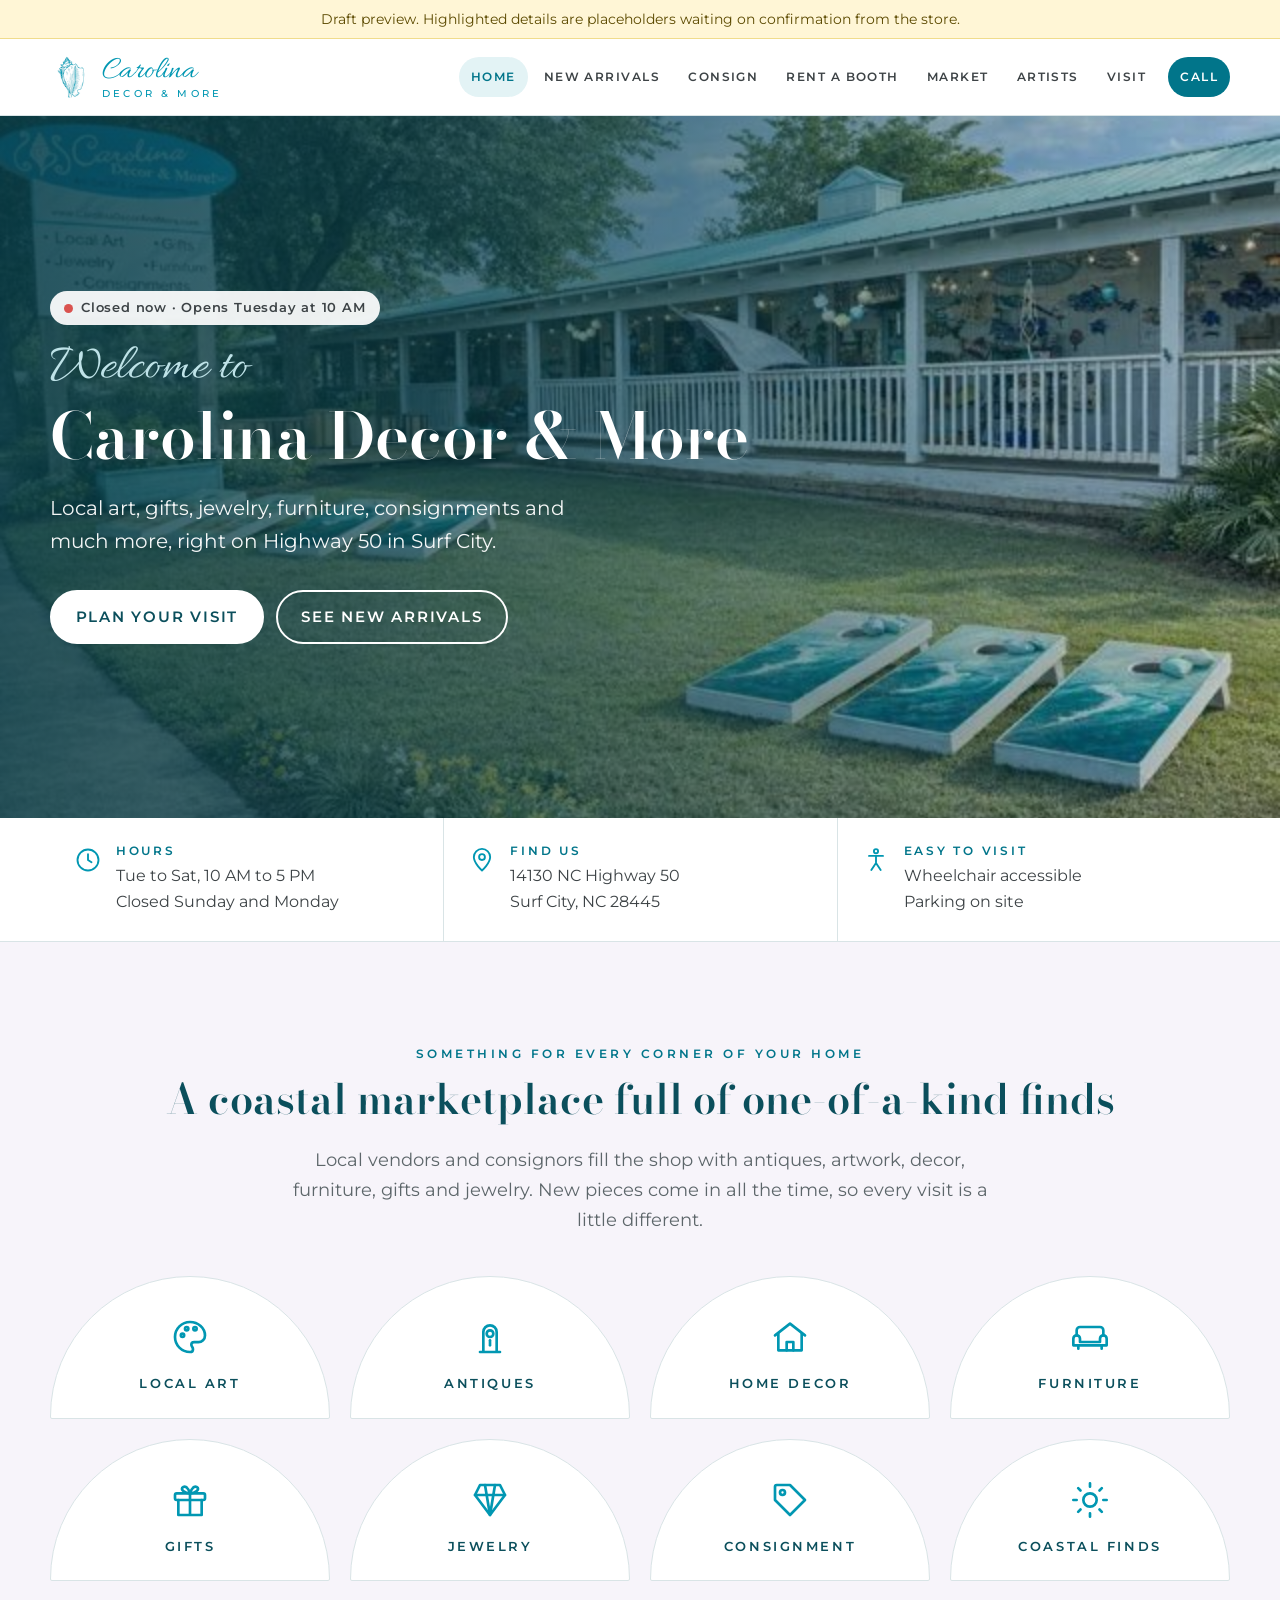
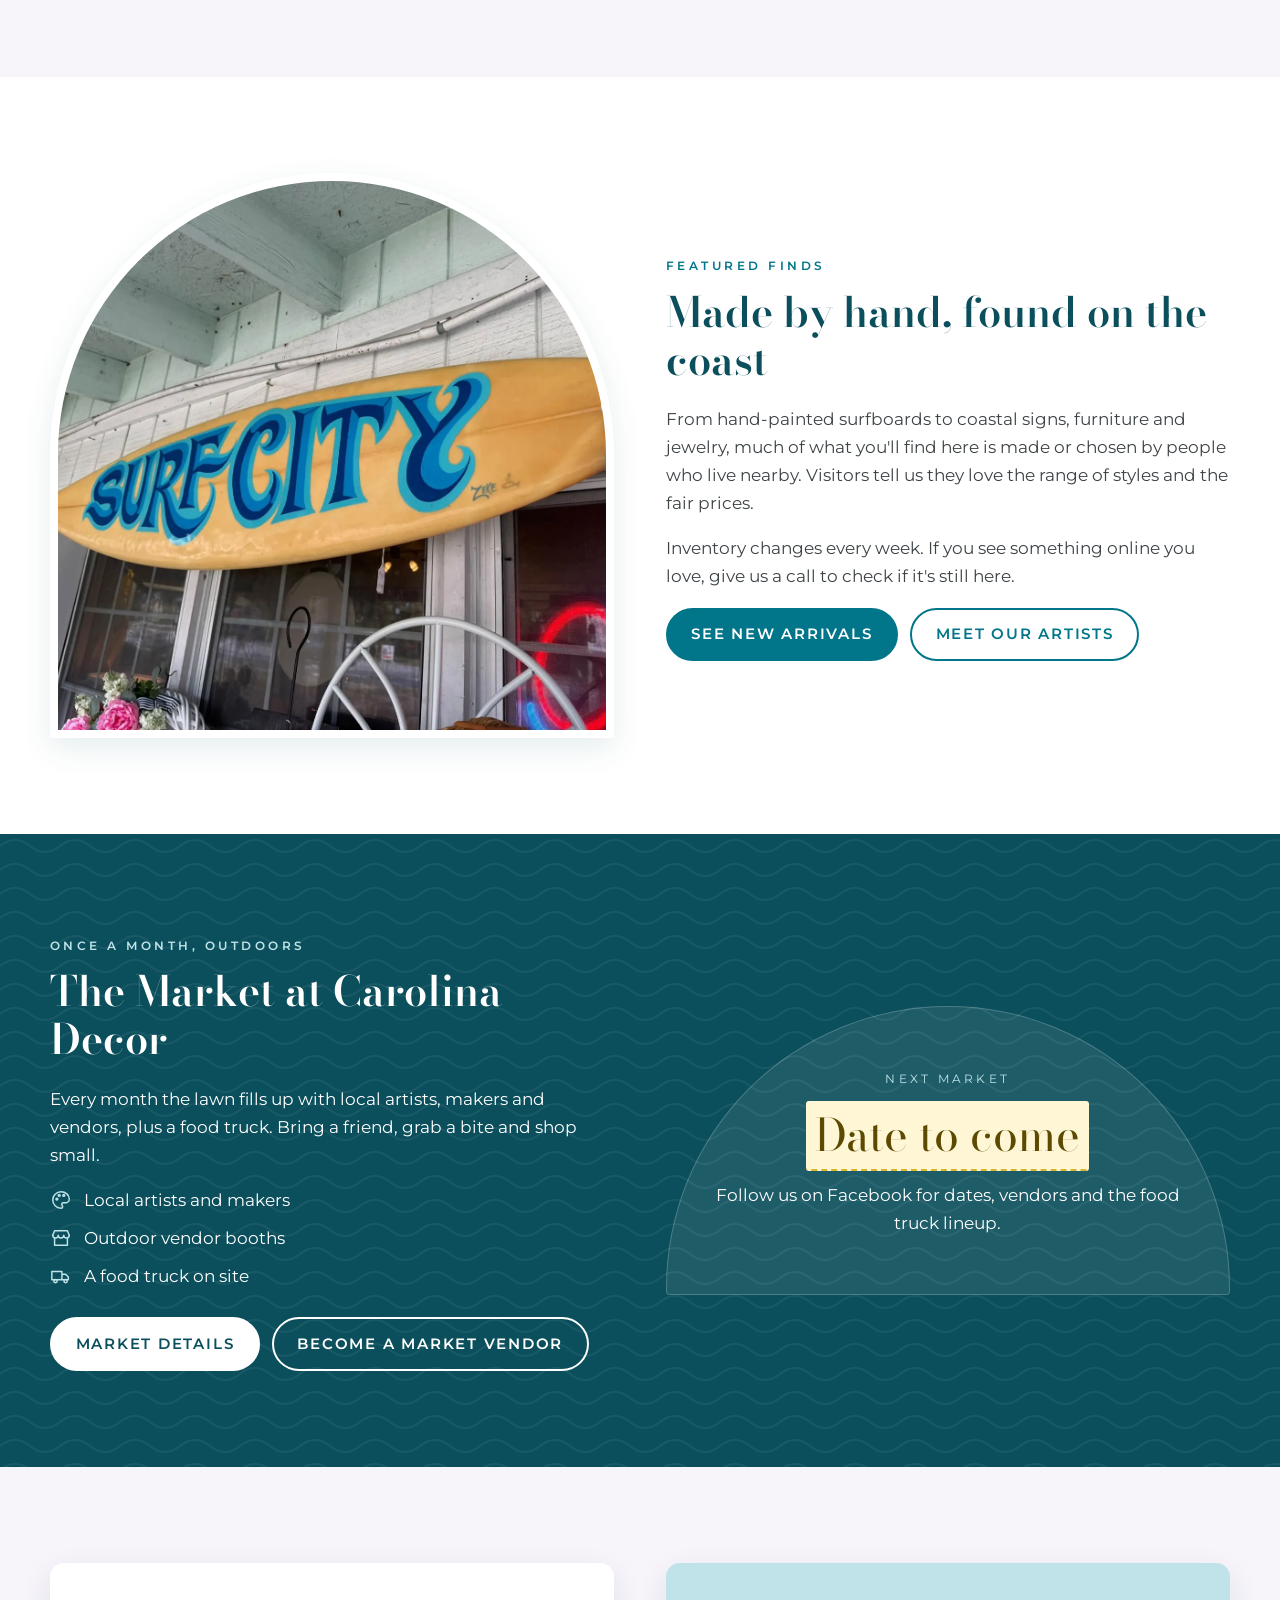
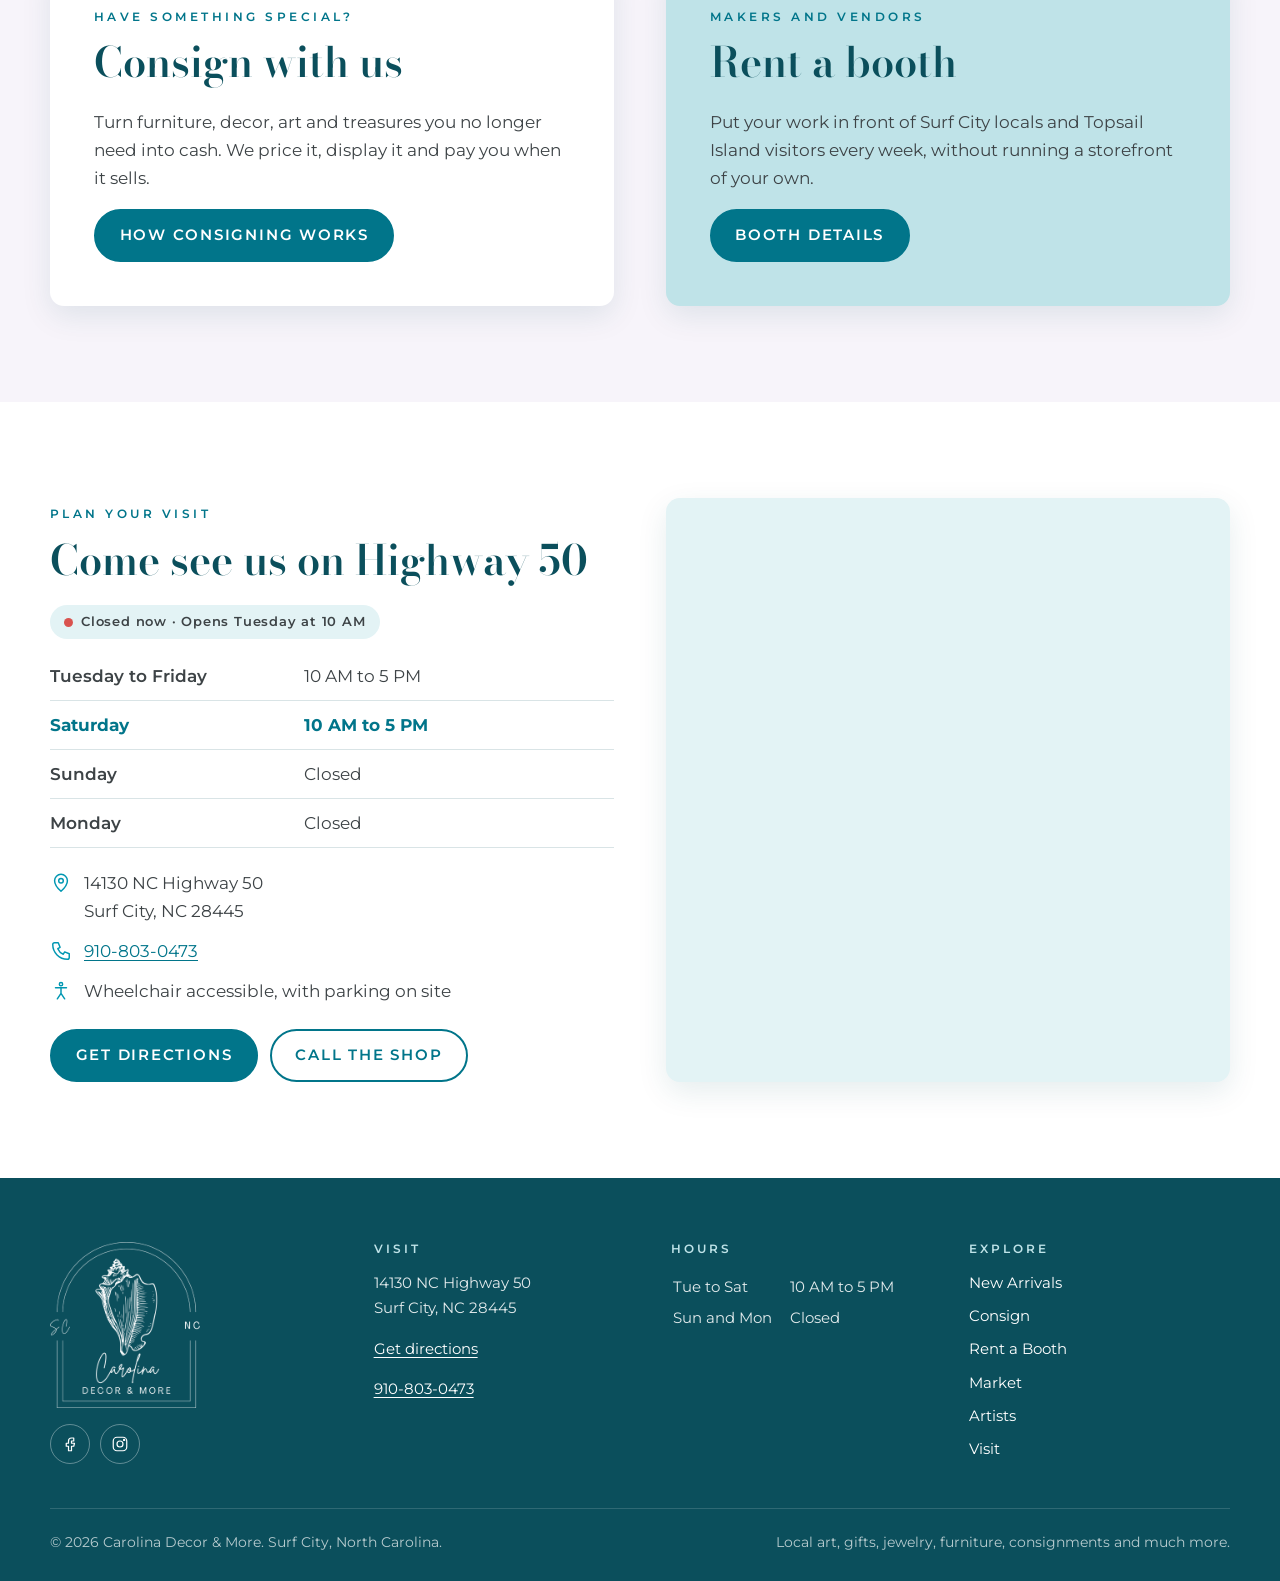
==== index.html @ 1dd07b65 "Build draft static site for Carolina Decor & More Seven pages (home, new arrivals, consign, rent a b" ====
<!doctype html>
<html lang="en">
<head>
<meta charset="utf-8">
<meta name="viewport" content="width=device-width, initial-scale=1">
<title>Carolina Decor & More | Local Art, Antiques & Consignment in Surf City, NC</title>
<meta name="description" content="Coastal marketplace on NC Highway 50 in Surf City near Topsail Island. Local art, antiques, home decor, furniture, gifts, jewelry and consignment. Open Tuesday to Saturday.">
<link rel="canonical" href="https://www.carolinadecorandmore.com/">
<meta property="og:type" content="website">
<meta property="og:site_name" content="Carolina Decor & More">
<meta property="og:title" content="Carolina Decor & More | Local Art, Antiques & Consignment in Surf City, NC">
<meta property="og:description" content="Coastal marketplace on NC Highway 50 in Surf City near Topsail Island. Local art, antiques, home decor, furniture, gifts, jewelry and consignment. Open Tuesday to Saturday.">
<meta property="og:url" content="https://www.carolinadecorandmore.com/">
<meta property="og:image" content="https://www.carolinadecorandmore.com/assets/images/hero-storefront.jpg">
<meta name="theme-color" content="#0b4f5c">
<link rel="icon" type="image/png" href="assets/images/favicon.png">
<link rel="apple-touch-icon" href="assets/images/apple-touch-icon.png">
<link rel="preconnect" href="https://fonts.googleapis.com">
<link rel="preconnect" href="https://fonts.gstatic.com" crossorigin>
<link href="https://fonts.googleapis.com/css2?family=Allura&family=Bodoni+Moda:opsz,wght@6..96,500;6..96,600;6..96,700&family=Montserrat:wght@400;500;600;700&display=swap" rel="stylesheet">
<link rel="stylesheet" href="assets/css/styles.css">
<script type="application/ld+json">{
  "@context": "https://schema.org",
  "@type": "Store",
  "name": "Carolina Decor & More",
  "description": "Coastal marketplace in Surf City, NC with local art, antiques, home decor, furniture, gifts, jewelry and consignment.",
  "url": "https://www.carolinadecorandmore.com/",
  "logo": "https://www.carolinadecorandmore.com/assets/images/logo-teal.png",
  "image": "https://www.carolinadecorandmore.com/assets/images/hero-storefront.jpg",
  "telephone": "+1-910-803-0473",
  "address": {
    "@type": "PostalAddress",
    "streetAddress": "14130 NC Highway 50",
    "addressLocality": "Surf City",
    "addressRegion": "NC",
    "postalCode": "28445",
    "addressCountry": "US"
  },
  "areaServed": [
    "Surf City",
    "Topsail Island",
    "Pender County"
  ],
  "openingHoursSpecification": [
    {
      "@type": "OpeningHoursSpecification",
      "dayOfWeek": [
        "Tuesday",
        "Wednesday",
        "Thursday",
        "Friday",
        "Saturday"
      ],
      "opens": "10:00",
      "closes": "17:00"
    }
  ],
  "amenityFeature": [
    {
      "@type": "LocationFeatureSpecification",
      "name": "Wheelchair accessible",
      "value": true
    },
    {
      "@type": "LocationFeatureSpecification",
      "name": "Parking",
      "value": true
    }
  ],
  "hasMap": "https://www.google.com/maps/search/?api=1&query=14130+NC+Highway+50,+Surf+City,+NC+28445"
}</script>
</head>
<body>
<a class="skip-link" href="#main">Skip to content</a>
<!-- DRAFT: remove this banner and all .tbd placeholders before launch -->
<div class="draft-banner">Draft preview. Highlighted details are placeholders waiting on confirmation from the store.</div>
<header class="site-header">
  <div class="wrap header-inner">
    <a class="brand" href="index.html" aria-label="Carolina Decor & More home">
      <img src="assets/images/favicon.png" alt="" width="42" height="42">
      <span class="brand-text"><span class="brand-script">Carolina</span><span class="brand-caps">DECOR &amp; MORE</span></span>
    </a>
    <button class="nav-toggle" aria-expanded="false" aria-controls="site-nav" aria-label="Menu"><svg class="" viewBox="0 0 24 24" fill="none" stroke="currentColor" stroke-width="1.6" stroke-linecap="round" stroke-linejoin="round" aria-hidden="true"><path d="M4 7h16M4 12h16M4 17h16"/></svg></button>
    <nav class="site-nav" id="site-nav" aria-label="Main">
      <ul><li><a href="index.html" aria-current="page">Home</a></li><li><a href="shop.html">New Arrivals</a></li><li><a href="consign.html">Consign</a></li><li><a href="rent-a-booth.html">Rent a Booth</a></li><li><a href="events.html">Market</a></li><li><a href="artists.html">Artists</a></li><li><a href="visit.html">Visit</a></li><li><a class="nav-call" href="tel:+19108030473">Call</a></li></ul>
    </nav>
  </div>
</header>
<main id="main">
<section class="hero">
  <img class="hero__img" src="assets/images/hero-storefront.jpg" alt="The Carolina Decor &amp; More storefront: a white porch with a green roof, painted cornhole boards on the lawn and the shop sign out front" width="640" height="427" fetchpriority="high">
  <div class="wrap">
    <div class="hero__content">
      <p class="status" data-open-status>Open Tuesday to Saturday, 10 AM to 5 PM</p>
      <span class="script">Welcome to</span>
      <h1>Carolina Decor &amp; More</h1>
      <p class="hero__tagline">Local art, gifts, jewelry, furniture, consignments and much more, right on Highway 50 in Surf City.</p>
      <div class="btn-row">
        <a class="btn btn--light" href="#visit">Plan your visit</a>
        <a class="btn btn--outline-light" href="shop.html">See new arrivals</a>
      </div>
    </div>
  </div>
</section>

<section class="info-strip" aria-label="Store information">
  <div class="wrap grid">
    <div class="info-item"><svg class="" viewBox="0 0 24 24" fill="none" stroke="currentColor" stroke-width="1.6" stroke-linecap="round" stroke-linejoin="round" aria-hidden="true"><circle cx="12" cy="12" r="9"/><path d="M12 7v5l3 2"/></svg><div><h3>Hours</h3><p>Tue to Sat, 10 AM to 5 PM<br>Closed Sunday and Monday</p></div></div>
    <div class="info-item"><svg class="" viewBox="0 0 24 24" fill="none" stroke="currentColor" stroke-width="1.6" stroke-linecap="round" stroke-linejoin="round" aria-hidden="true"><path d="M12 21s-7-6.2-7-11.5A7 7 0 0 1 19 9.5C19 14.8 12 21 12 21z"/><circle cx="12" cy="9.5" r="2.5"/></svg><div><h3>Find us</h3><p>14130 NC Highway 50<br>Surf City, NC 28445</p></div></div>
    <div class="info-item"><svg class="" viewBox="0 0 24 24" fill="none" stroke="currentColor" stroke-width="1.6" stroke-linecap="round" stroke-linejoin="round" aria-hidden="true"><circle cx="12" cy="4.5" r="1.8"/><path d="M6 8.5h12M12 8.5v6m0 0-4 6m4-6 4 6"/></svg><div><h3>Easy to visit</h3><p>Wheelchair accessible<br>Parking on site</p></div></div>
  </div>
</section>

<section class="section">
  <div class="wrap center">
    <span class="eyebrow">Something for every corner of your home</span>
    <h2>A coastal marketplace full of one-of-a-kind finds</h2>
    <p class="lede">Local vendors and consignors fill the shop with antiques, artwork, decor, furniture, gifts and jewelry. New pieces come in all the time, so every visit is a little different.</p>
    <div class="grid-4" style="margin-top:40px">
      <div class="category"><svg class="" viewBox="0 0 24 24" fill="none" stroke="currentColor" stroke-width="1.6" stroke-linecap="round" stroke-linejoin="round" aria-hidden="true"><path d="M12 3a9 9 0 0 0 0 18c1.2 0 1.8-.8 1.8-1.7 0-1.2-1-1.6-1-2.6 0-.9.7-1.6 1.7-1.6H17a4 4 0 0 0 4-4c0-4.5-4-8.1-9-8.1z"/><circle cx="7.5" cy="11" r="1"/><circle cx="10" cy="7" r="1"/><circle cx="15" cy="7" r="1"/></svg><h3>Local Art</h3></div><div class="category"><svg class="" viewBox="0 0 24 24" fill="none" stroke="currentColor" stroke-width="1.6" stroke-linecap="round" stroke-linejoin="round" aria-hidden="true"><path d="M6 21h12M8 21V9a4 4 0 0 1 8 0v12"/><circle cx="12" cy="10" r="2"/><path d="M12 14v3"/></svg><h3>Antiques</h3></div><div class="category"><svg class="" viewBox="0 0 24 24" fill="none" stroke="currentColor" stroke-width="1.6" stroke-linecap="round" stroke-linejoin="round" aria-hidden="true"><path d="M3 11 12 4l9 7"/><path d="M5 10v10h14V10"/><path d="M10 20v-5h4v5"/></svg><h3>Home Decor</h3></div><div class="category"><svg class="" viewBox="0 0 24 24" fill="none" stroke="currentColor" stroke-width="1.6" stroke-linecap="round" stroke-linejoin="round" aria-hidden="true"><path d="M4 11V8a2 2 0 0 1 2-2h12a2 2 0 0 1 2 2v3"/><path d="M2 13a2 2 0 0 1 4 0v2h12v-2a2 2 0 0 1 4 0v4H2z"/><path d="M5 17v2M19 17v2"/></svg><h3>Furniture</h3></div><div class="category"><svg class="" viewBox="0 0 24 24" fill="none" stroke="currentColor" stroke-width="1.6" stroke-linecap="round" stroke-linejoin="round" aria-hidden="true"><rect x="3" y="8" width="18" height="4" rx="1"/><path d="M5 12v9h14v-9M12 8v13"/><path d="M12 8S10.5 3 8 4.2 9 8 12 8zm0 0s1.5-5 4-3.8S15 8 12 8z"/></svg><h3>Gifts</h3></div><div class="category"><svg class="" viewBox="0 0 24 24" fill="none" stroke="currentColor" stroke-width="1.6" stroke-linecap="round" stroke-linejoin="round" aria-hidden="true"><path d="M6 3h12l3 6-9 12L3 9z"/><path d="M3 9h18M9 3l3 18M15 3l-3 18"/></svg><h3>Jewelry</h3></div><div class="category"><svg class="" viewBox="0 0 24 24" fill="none" stroke="currentColor" stroke-width="1.6" stroke-linecap="round" stroke-linejoin="round" aria-hidden="true"><path d="M3 12V4a1 1 0 0 1 1-1h8l9 9-9 9z"/><circle cx="7.5" cy="7.5" r="1.5"/></svg><h3>Consignment</h3></div><div class="category"><svg class="" viewBox="0 0 24 24" fill="none" stroke="currentColor" stroke-width="1.6" stroke-linecap="round" stroke-linejoin="round" aria-hidden="true"><circle cx="12" cy="12" r="4"/><path d="M12 2v2M12 20v2M4.9 4.9l1.4 1.4M17.7 17.7l1.4 1.4M2 12h2M20 12h2M4.9 19.1l1.4-1.4M17.7 6.3l1.4-1.4"/></svg><h3>Coastal Finds</h3></div>
    </div>
  </div>
</section>

<section class="section section--white">
  <div class="wrap grid-2">
    <div class="arch-photo"><img style="aspect-ratio:1/1;object-position:40% center" src="assets/images/porch-surfboard-1600.webp" alt="Vintage surfboard hand painted with Surf City in blue lettering, hanging on the shop's front porch" width="1600" height="1200" loading="lazy"></div>
    <div>
      <span class="eyebrow">Featured finds</span>
      <h2>Made by hand, found on the coast</h2>
      <p>From hand-painted surfboards to coastal signs, furniture and jewelry, much of what you'll find here is made or chosen by people who live nearby. Visitors tell us they love the range of styles and the fair prices.</p>
      <p>Inventory changes every week. If you see something online you love, give us a call to check if it's still here.</p>
      <div class="btn-row">
        <a class="btn" href="shop.html">See new arrivals</a>
        <a class="btn btn--ghost" href="artists.html">Meet our artists</a>
      </div>
    </div>
  </div>
</section>

<section class="section market">
  <div class="wrap grid-2">
    <div>
      <span class="eyebrow">Once a month, outdoors</span>
      <h2>The Market at Carolina Decor</h2>
      <p>Every month the lawn fills up with local artists, makers and vendors, plus a food truck. Bring a friend, grab a bite and shop small.</p>
      <ul class="market-list">
        <li><svg class="" viewBox="0 0 24 24" fill="none" stroke="currentColor" stroke-width="1.6" stroke-linecap="round" stroke-linejoin="round" aria-hidden="true"><path d="M12 3a9 9 0 0 0 0 18c1.2 0 1.8-.8 1.8-1.7 0-1.2-1-1.6-1-2.6 0-.9.7-1.6 1.7-1.6H17a4 4 0 0 0 4-4c0-4.5-4-8.1-9-8.1z"/><circle cx="7.5" cy="11" r="1"/><circle cx="10" cy="7" r="1"/><circle cx="15" cy="7" r="1"/></svg>Local artists and makers</li>
        <li><svg class="" viewBox="0 0 24 24" fill="none" stroke="currentColor" stroke-width="1.6" stroke-linecap="round" stroke-linejoin="round" aria-hidden="true"><path d="M3 9 5 4h14l2 5"/><path d="M3 9a3 3 0 0 0 6 0 3 3 0 0 0 6 0 3 3 0 0 0 6 0"/><path d="M5 12v8h14v-8"/></svg>Outdoor vendor booths</li>
        <li><svg class="" viewBox="0 0 24 24" fill="none" stroke="currentColor" stroke-width="1.6" stroke-linecap="round" stroke-linejoin="round" aria-hidden="true"><path d="M2 7h11v9H2zM13 10h4l3 3v3h-7"/><circle cx="6" cy="17.5" r="1.8"/><circle cx="17" cy="17.5" r="1.8"/></svg>A food truck on site</li>
      </ul>
      <div class="btn-row">
        <a class="btn btn--light" href="events.html">Market details</a>
        <a class="btn btn--outline-light" href="events.html#vendor-signup">Become a market vendor</a>
      </div>
    </div>
    <div class="date-card">
      <span class="label">Next market</span>
      <p class="date"><mark class="tbd" title="Placeholder: confirm with owner">Date to come</mark></p>
      <p>Follow us on Facebook for dates, vendors and the food truck lineup.</p>
    </div>
  </div>
</section>

<section class="section">
  <div class="wrap grid-2" style="align-items:stretch">
    <div class="cta-card">
      <span class="eyebrow">Have something special?</span>
      <h2>Consign with us</h2>
      <p>Turn furniture, decor, art and treasures you no longer need into cash. We price it, display it and pay you when it sells.</p>
      <a class="btn" href="consign.html">How consigning works</a>
    </div>
    <div class="cta-card cta-card--aqua">
      <span class="eyebrow">Makers and vendors</span>
      <h2>Rent a booth</h2>
      <p>Put your work in front of Surf City locals and Topsail Island visitors every week, without running a storefront of your own.</p>
      <a class="btn" href="rent-a-booth.html">Booth details</a>
    </div>
  </div>
</section>

<section class="section section--white" id="visit">
  <div class="wrap grid-2" style="align-items:stretch">
    <div>
      <span class="eyebrow">Plan your visit</span>
      <h2>Come see us on Highway 50</h2>
      <p class="status" data-open-status style="background:var(--aqua-soft)">Tuesday to Saturday, 10 AM to 5 PM</p>
      <table class="hours"><caption class="sr-only">Store hours</caption><tbody><tr data-day="2,3,4,5"><th scope="row">Tuesday to Friday</th><td>10 AM to 5 PM</td></tr><tr data-day="6"><th scope="row">Saturday</th><td>10 AM to 5 PM</td></tr><tr data-day="0"><th scope="row">Sunday</th><td>Closed</td></tr><tr data-day="1"><th scope="row">Monday</th><td>Closed</td></tr></tbody></table>
      <ul class="contact-list">
        <li><svg class="" viewBox="0 0 24 24" fill="none" stroke="currentColor" stroke-width="1.6" stroke-linecap="round" stroke-linejoin="round" aria-hidden="true"><path d="M12 21s-7-6.2-7-11.5A7 7 0 0 1 19 9.5C19 14.8 12 21 12 21z"/><circle cx="12" cy="9.5" r="2.5"/></svg><span>14130 NC Highway 50<br>Surf City, NC 28445</span></li>
        <li><svg class="" viewBox="0 0 24 24" fill="none" stroke="currentColor" stroke-width="1.6" stroke-linecap="round" stroke-linejoin="round" aria-hidden="true"><path d="M5 3h4l2 5-2.5 1.5a11 11 0 0 0 6 6L16 13l5 2v4a2 2 0 0 1-2 2A16 16 0 0 1 3 5a2 2 0 0 1 2-2z"/></svg><span><a href="tel:+19108030473">910-803-0473</a></span></li>
        <li><svg class="" viewBox="0 0 24 24" fill="none" stroke="currentColor" stroke-width="1.6" stroke-linecap="round" stroke-linejoin="round" aria-hidden="true"><circle cx="12" cy="4.5" r="1.8"/><path d="M6 8.5h12M12 8.5v6m0 0-4 6m4-6 4 6"/></svg><span>Wheelchair accessible, with parking on site</span></li>
      </ul>
      <div class="btn-row">
        <a class="btn" href="https://www.google.com/maps/dir/?api=1&destination=14130+NC+Highway+50,+Surf+City,+NC+28445" target="_blank" rel="noopener">Get directions</a>
        <a class="btn btn--ghost" href="tel:+19108030473">Call the shop</a>
      </div>
    </div>
    <iframe class="map" title="Map to Carolina Decor & More" src="https://maps.google.com/maps?q=14130+NC+Highway+50,+Surf+City,+NC+28445&z=15&output=embed" loading="lazy" referrerpolicy="no-referrer-when-downgrade"></iframe>
  </div>
</section>

</main>
<footer class="site-footer">
  <div class="wrap">
    <div class="footer-grid">
      <div>
        <img class="footer-logo" src="assets/images/logo-white.png" alt="Carolina Decor & More logo, a conch shell inside an arch" width="150" height="166">
        <div class="social">
          <a href="#" aria-label="Facebook (link to come)"><svg class="" viewBox="0 0 24 24" fill="none" stroke="currentColor" stroke-width="1.6" stroke-linecap="round" stroke-linejoin="round" aria-hidden="true"><path d="M14 8h3V4h-3a4 4 0 0 0-4 4v3H7v4h3v6h4v-6h3l1-4h-4V8z"/></svg></a>
          <a href="#" aria-label="Instagram (link to come)"><svg class="" viewBox="0 0 24 24" fill="none" stroke="currentColor" stroke-width="1.6" stroke-linecap="round" stroke-linejoin="round" aria-hidden="true"><rect x="3" y="3" width="18" height="18" rx="5"/><circle cx="12" cy="12" r="4"/><circle cx="17.5" cy="6.5" r=".8" fill="currentColor"/></svg></a>
        </div>
      </div>
      <div>
        <h3>Visit</h3>
        <p>14130 NC Highway 50<br>Surf City, NC 28445</p>
        <p><a href="https://www.google.com/maps/dir/?api=1&destination=14130+NC+Highway+50,+Surf+City,+NC+28445" target="_blank" rel="noopener">Get directions</a></p>
        <p><a href="tel:+19108030473">910-803-0473</a></p>
      </div>
      <div>
        <h3>Hours</h3>
        <table class="footer-hours"><tbody>
          <tr><td>Tue to Sat</td><td>10 AM to 5 PM</td></tr>
          <tr><td>Sun and Mon</td><td>Closed</td></tr>
        </tbody></table>
      </div>
      <div>
        <h3>Explore</h3>
        <ul><li><a href="shop.html">New Arrivals</a></li><li><a href="consign.html">Consign</a></li><li><a href="rent-a-booth.html">Rent a Booth</a></li><li><a href="events.html">Market</a></li><li><a href="artists.html">Artists</a></li><li><a href="visit.html">Visit</a></li></ul>
      </div>
    </div>
    <div class="footer-bottom">
      <span>&copy; <span id="year">2026</span> Carolina Decor & More. Surf City, North Carolina.</span>
      <span>Local art, gifts, jewelry, furniture, consignments and much more.</span>
    </div>
  </div>
</footer>
<script src="assets/js/main.js" defer></script>
</body>
</html>
---- assets/css/styles.css ----
/* Carolina Decor & More
   Brand colors are pulled from the logo (teal) and the store hours flyer (aqua band, ink gray). */
:root {
  --teal: #0197b2;        /* logo teal: decorative + large text */
  --teal-deep: #01758a;   /* accessible teal for buttons and links on light backgrounds */
  --teal-dark: #0b4f5c;
  --aqua: #bfe3e8;        /* flyer band */
  --aqua-soft: #e3f3f5;
  --shell: #f7f4fa;       /* logo background */
  --sand: #f6efe4;
  --ink: #3d4346;         /* flyer text gray */
  --ink-soft: #5d666a;
  --white: #ffffff;
  --line: #d9e4e6;

  --font-display: "Bodoni Moda", "Didot", Georgia, serif;
  --font-body: "Montserrat", "Helvetica Neue", Arial, sans-serif;
  --font-script: "Allura", "Brush Script MT", cursive;

  --radius: 14px;
  --arch: 999px 999px 14px 14px;
  --shadow: 0 10px 30px rgba(11, 79, 92, 0.10);
  --wrap: 1180px;
}

*, *::before, *::after { box-sizing: border-box; }
html { scroll-behavior: smooth; }
body {
  margin: 0;
  font-family: var(--font-body);
  font-size: 1.0625rem;
  line-height: 1.65;
  color: var(--ink);
  background: var(--shell);
  -webkit-font-smoothing: antialiased;
}
img { max-width: 100%; height: auto; display: block; }
a { color: var(--teal-deep); text-underline-offset: 3px; }
a:hover { color: var(--teal-dark); }
:focus-visible { outline: 3px solid var(--teal); outline-offset: 3px; border-radius: 4px; }

h1, h2, h3 { font-family: var(--font-display); font-weight: 600; line-height: 1.15; color: var(--teal-dark); margin: 0 0 .5em; }
h1 { font-size: clamp(2.3rem, 5.5vw, 4rem); }
h2 { font-size: clamp(1.8rem, 3.6vw, 2.6rem); }
h3 { font-size: 1.35rem; }
p { margin: 0 0 1em; }

.wrap { width: min(var(--wrap), 100% - 32px); margin-inline: auto; }
.section { padding: clamp(56px, 8vw, 96px) 0; }
.section--white { background: var(--white); }
.section--sand { background: var(--sand); }
.section--aqua { background: var(--aqua); }
.center { text-align: center; }
.lede { font-size: 1.15rem; color: var(--ink-soft); max-width: 46rem; }
.center .lede { margin-inline: auto; }

.eyebrow {
  display: inline-block;
  font-size: .78rem; font-weight: 600; letter-spacing: .28em; text-transform: uppercase;
  color: var(--teal-deep); margin-bottom: .75rem;
}
.script { font-family: var(--font-script); font-weight: 400; color: var(--teal); font-size: 1.6em; line-height: 1; }

.skip-link { position: absolute; left: -9999px; top: 0; background: var(--teal-dark); color: #fff; padding: 10px 16px; z-index: 100; }
.skip-link:focus { left: 16px; top: 16px; }

/* Draft banner: remove before launch */
.draft-banner { background: #fff6d6; color: #5c4a00; font-size: .85rem; text-align: center; padding: 8px 16px; border-bottom: 1px solid #f0dc8c; }

/* Placeholder content waiting on owner confirmation */
.tbd { background: #fff6d6; color: inherit; border-bottom: 2px dashed #d9b52c; padding: 0 .2em; border-radius: 3px; }
.tbd-note { font-size: .85rem; color: #7a6200; background: #fff6d6; border: 1px dashed #d9b52c; border-radius: 10px; padding: 10px 14px; }

/* Buttons */
.btn {
  display: inline-flex; align-items: center; justify-content: center; gap: .5em;
  padding: .85em 1.6em; border-radius: 999px; border: 2px solid var(--teal-deep);
  background: var(--teal-deep); color: #fff; font-weight: 600; font-size: .92rem;
  letter-spacing: .12em; text-transform: uppercase; text-decoration: none;
  transition: background .2s, color .2s, transform .2s;
}
.btn:hover { background: var(--teal-dark); border-color: var(--teal-dark); color: #fff; transform: translateY(-1px); }
.btn--ghost { background: transparent; color: var(--teal-deep); }
.btn--ghost:hover { background: var(--teal-deep); color: #fff; }
.btn--light { background: #fff; border-color: #fff; color: var(--teal-dark); }
.btn--light:hover { background: var(--aqua); border-color: var(--aqua); color: var(--teal-dark); }
.btn--outline-light { background: transparent; border-color: #fff; color: #fff; }
.btn--outline-light:hover { background: #fff; color: var(--teal-dark); }
.btn-row { display: flex; flex-wrap: wrap; gap: 12px; }
.center .btn-row { justify-content: center; }

/* Header */
.site-header { position: sticky; top: 0; z-index: 50; background: rgba(255,255,255,.96); backdrop-filter: blur(8px); border-bottom: 1px solid var(--line); }
.header-inner { display: flex; align-items: center; justify-content: space-between; gap: 16px; min-height: 76px; }
.brand { display: flex; align-items: center; gap: 10px; text-decoration: none; color: var(--teal); }
.brand img { width: 42px; height: 42px; }
.brand-text { display: flex; flex-direction: column; line-height: 1; }
.brand-script { font-family: var(--font-script); font-size: 2rem; color: var(--teal); }
.brand-caps { white-space: nowrap; font-size: .62rem; letter-spacing: .32em; font-weight: 500; color: var(--teal); margin-top: 2px; }

.nav-toggle { display: none; background: none; border: 0; padding: 10px; cursor: pointer; color: var(--teal-dark); }
.nav-toggle svg { width: 28px; height: 28px; }
.site-nav ul { list-style: none; margin: 0; padding: 0; display: flex; align-items: center; gap: 4px; }
.site-nav a {
  display: block; padding: 10px 12px; font-size: .76rem; font-weight: 600; letter-spacing: .12em; white-space: nowrap;
  text-transform: uppercase; text-decoration: none; color: var(--ink); border-radius: 999px;
}
.site-nav a:hover { color: var(--teal-deep); background: var(--aqua-soft); }
.site-nav a[aria-current="page"] { color: var(--teal-deep); background: var(--aqua-soft); }
.site-nav .nav-call { background: var(--teal-deep); color: #fff; margin-left: 6px; }
.site-nav .nav-call:hover { background: var(--teal-dark); color: #fff; }

@media (max-width: 1100px) {
  .nav-toggle { display: block; }
  .site-nav { position: absolute; top: 100%; left: 0; right: 0; background: #fff; border-bottom: 1px solid var(--line); box-shadow: var(--shadow); display: none; }
  .site-nav.is-open { display: block; }
  .site-nav ul { flex-direction: column; align-items: stretch; padding: 8px 16px 16px; gap: 2px; }
  .site-nav a { padding: 14px 12px; border-radius: 10px; font-size: .85rem; }
  .site-nav .nav-call { margin: 8px 0 0; text-align: center; }
}

/* Open / closed status pill */
.status { display: inline-flex; align-items: center; gap: 8px; font-size: .82rem; font-weight: 600; letter-spacing: .06em; padding: 6px 14px; border-radius: 999px; background: rgba(255,255,255,.92); color: var(--ink); }
.status::before { content: ""; width: 9px; height: 9px; border-radius: 50%; background: #9aa5a8; }
.status.is-open::before { background: #2bb673; box-shadow: 0 0 0 4px rgba(43,182,115,.2); }
.status.is-closed::before { background: #d9534f; }

/* Hero */
.hero { position: relative; min-height: min(78vh, 720px); display: grid; align-items: center; overflow: hidden; color: #fff; }
.hero__img { position: absolute; inset: 0; width: 100%; height: 100%; object-fit: cover; object-position: center 60%; }
.hero::after { content: ""; position: absolute; inset: 0; background: linear-gradient(100deg, rgba(8,62,73,.86) 0%, rgba(8,62,73,.62) 45%, rgba(8,62,73,.15) 100%); }
.hero__content { position: relative; z-index: 1; padding: 72px 0; max-width: 760px; }
.hero h1 { color: #fff; margin-bottom: .3em; }
.hero .script { color: var(--aqua); font-size: clamp(2.2rem, 5vw, 3.2rem); display: block; margin-bottom: .1em; }
.hero__tagline { font-size: clamp(1.05rem, 2vw, 1.25rem); max-width: 34rem; margin-bottom: 1.6em; opacity: .95; }
.hero .status { margin-bottom: 1.4em; }

.page-hero { background: var(--aqua); padding: clamp(48px, 7vw, 84px) 0 clamp(40px, 6vw, 64px); text-align: center; position: relative; }
.page-hero .script { display: block; font-size: clamp(2rem, 4vw, 2.8rem); margin-bottom: .1em; color: var(--teal-deep); }
.page-hero p { max-width: 42rem; margin: 0 auto; color: var(--ink); font-size: 1.1rem; }

/* Quick info strip */
.info-strip { background: #fff; border-bottom: 1px solid var(--line); }
.info-strip .grid { display: grid; grid-template-columns: repeat(3, 1fr); }
.info-item { padding: 26px 24px; display: flex; gap: 14px; align-items: flex-start; }
.info-item + .info-item { border-left: 1px solid var(--line); }
.info-item svg { flex: none; width: 28px; height: 28px; color: var(--teal); margin-top: 2px; }
.info-item h3 { font-family: var(--font-body); font-size: .78rem; letter-spacing: .22em; text-transform: uppercase; margin: 0 0 4px; color: var(--teal-deep); }
.info-item p { margin: 0; font-size: .98rem; }
@media (max-width: 820px) {
  .info-strip .grid { grid-template-columns: 1fr; }
  .info-item + .info-item { border-left: 0; border-top: 1px solid var(--line); }
}

/* Grids and cards */
.grid-2 { display: grid; grid-template-columns: repeat(2, 1fr); gap: clamp(24px, 4vw, 56px); align-items: center; }
.grid-3 { display: grid; grid-template-columns: repeat(3, 1fr); gap: 24px; }
.grid-4 { display: grid; grid-template-columns: repeat(4, 1fr); gap: 20px; }
@media (max-width: 960px) { .grid-4 { grid-template-columns: repeat(2, 1fr); } .grid-3 { grid-template-columns: repeat(2, 1fr); } }
@media (max-width: 760px) { .grid-2, .grid-3 { grid-template-columns: 1fr; } }
@media (max-width: 480px) { .grid-4 { grid-template-columns: 1fr 1fr; gap: 12px; } }

.card { background: #fff; border-radius: var(--radius); padding: 28px; box-shadow: var(--shadow); }
.card h3 { margin-bottom: .4em; }
.card p:last-child { margin-bottom: 0; }

.category { background: #fff; border: 1px solid var(--line); border-radius: var(--arch); padding: 40px 18px 26px; text-align: center; transition: transform .2s, box-shadow .2s; }
.category:hover { transform: translateY(-3px); box-shadow: var(--shadow); }
.category svg { width: 40px; height: 40px; color: var(--teal); margin: 0 auto 12px; }
.category h3 { font-family: var(--font-body); font-size: .8rem; letter-spacing: .2em; text-transform: uppercase; color: var(--teal-dark); margin: 0; }

.arch-photo { border-radius: var(--arch); overflow: hidden; box-shadow: var(--shadow); border: 8px solid #fff; background: #fff; }
.arch-photo img { width: 100%; aspect-ratio: 4 / 5; object-fit: cover; }

.photo-card { background: #fff; border-radius: var(--radius); overflow: hidden; box-shadow: var(--shadow); margin: 0; }
.photo-card img { width: 100%; aspect-ratio: 4 / 3; object-fit: cover; }
.photo-card figcaption { padding: 16px 20px; font-size: .95rem; }
.photo-card figcaption strong { display: block; font-family: var(--font-display); font-size: 1.15rem; color: var(--teal-dark); }

.placeholder-tile { display: grid; place-items: center; text-align: center; aspect-ratio: 4 / 3; border: 2px dashed var(--teal); border-radius: var(--radius); background: var(--aqua-soft); color: var(--teal-deep); padding: 20px; font-size: .9rem; }

/* Steps */
.steps { list-style: none; padding: 0; margin: 0; counter-reset: step; display: grid; grid-template-columns: repeat(4, 1fr); gap: 20px; }
.steps li { counter-increment: step; background: #fff; border-radius: var(--radius); padding: 28px 24px; box-shadow: var(--shadow); position: relative; }
.steps li::before { content: counter(step); display: grid; place-items: center; width: 44px; height: 44px; border-radius: 50%; background: var(--aqua); color: var(--teal-dark); font-family: var(--font-display); font-size: 1.3rem; font-weight: 700; margin-bottom: 14px; }
.steps h3 { font-size: 1.15rem; }
.steps p { margin: 0; font-size: .97rem; }
@media (max-width: 960px) { .steps { grid-template-columns: repeat(2, 1fr); } }
@media (max-width: 560px) { .steps { grid-template-columns: 1fr; } }

/* Market band */
.market { background: var(--teal-dark) url("data:image/svg+xml,%3Csvg xmlns='http://www.w3.org/2000/svg' width='120' height='24' viewBox='0 0 120 24'%3E%3Cpath d='M0 12 Q15 0 30 12 T60 12 T90 12 T120 12' fill='none' stroke='%23ffffff' stroke-opacity='.06' stroke-width='2'/%3E%3C/svg%3E"); color: #fff; }
.market h2 { color: #fff; }
.market .eyebrow { color: var(--aqua); }
.market .script { color: var(--aqua); }
.market-list { list-style: none; padding: 0; margin: 0 0 1.6em; display: grid; gap: 10px; }
.market-list li { display: flex; gap: 12px; align-items: center; }
.market-list svg { width: 22px; height: 22px; color: var(--aqua); flex: none; }
.date-card { background: rgba(255,255,255,.08); border: 1px solid rgba(255,255,255,.2); border-radius: var(--arch); padding: 56px 32px 40px; text-align: center; }
.date-card .label { font-size: .78rem; letter-spacing: .26em; text-transform: uppercase; color: var(--aqua); }
.date-card .date { font-family: var(--font-display); font-size: clamp(2rem, 4vw, 2.8rem); margin: 8px 0; }
.date-card .tbd { color: #5c4a00; }

/* CTA split cards */
.cta-card { border-radius: var(--radius); padding: clamp(28px, 4vw, 44px); background: #fff; box-shadow: var(--shadow); display: flex; flex-direction: column; align-items: flex-start; }
.cta-card p { flex: 1; }
.cta-card--aqua { background: var(--aqua); }

/* Visit / hours */
.hours { width: 100%; border-collapse: collapse; margin-bottom: 1.2em; }
.hours th, .hours td { text-align: left; padding: 10px 0; border-bottom: 1px solid var(--line); }
.hours th { font-weight: 600; width: 45%; }
.hours tr.is-today th, .hours tr.is-today td { color: var(--teal-deep); font-weight: 700; }
.map { border: 0; width: 100%; height: 100%; min-height: 380px; border-radius: var(--radius); box-shadow: var(--shadow); background: var(--aqua-soft); }
.contact-list { list-style: none; padding: 0; margin: 0 0 1.4em; display: grid; gap: 12px; }
.contact-list li { display: flex; gap: 12px; align-items: flex-start; }
.contact-list svg { width: 22px; height: 22px; color: var(--teal); flex: none; margin-top: 3px; }

/* Pricing table */
.price-table { width: 100%; border-collapse: collapse; background: #fff; border-radius: var(--radius); overflow: hidden; box-shadow: var(--shadow); }
.price-table th, .price-table td { padding: 16px 20px; text-align: left; border-bottom: 1px solid var(--line); }
.price-table thead th { background: var(--teal-dark); color: #fff; font-size: .78rem; letter-spacing: .18em; text-transform: uppercase; }
.price-table tr:last-child td { border-bottom: 0; }
.table-scroll { overflow-x: auto; }

/* Artist cards */
.artist { background: #fff; border-radius: var(--radius); overflow: hidden; box-shadow: var(--shadow); display: flex; flex-direction: column; }
.artist img { aspect-ratio: 4 / 3; object-fit: cover; width: 100%; }
.artist .body { padding: 24px; flex: 1; display: flex; flex-direction: column; }
.artist .medium { font-size: .75rem; letter-spacing: .22em; text-transform: uppercase; color: var(--teal-deep); font-weight: 600; margin-bottom: 6px; }
.artist--invite { border: 2px dashed var(--teal); background: var(--aqua-soft); box-shadow: none; justify-content: center; text-align: center; padding: 32px 24px; }

/* Forms */
.form { background: #fff; border-radius: var(--radius); padding: clamp(24px, 4vw, 40px); box-shadow: var(--shadow); display: grid; gap: 18px; }
.form-row { display: grid; grid-template-columns: 1fr 1fr; gap: 18px; }
@media (max-width: 600px) { .form-row { grid-template-columns: 1fr; } }
.field { display: grid; gap: 6px; }
.field label, .field legend { font-size: .82rem; font-weight: 600; letter-spacing: .08em; text-transform: uppercase; color: var(--teal-dark); }
.field .hint { font-size: .85rem; color: var(--ink-soft); }
.field input, .field select, .field textarea {
  font: inherit; font-size: 1rem; color: var(--ink); padding: 12px 14px; border: 1.5px solid var(--line); border-radius: 10px; background: var(--shell); width: 100%;
}
.field input:focus, .field select:focus, .field textarea:focus { outline: none; border-color: var(--teal); background: #fff; box-shadow: 0 0 0 4px rgba(1,151,178,.15); }
.field textarea { min-height: 130px; resize: vertical; }
fieldset.field { border: 0; padding: 0; margin: 0; }
.checks { display: flex; flex-wrap: wrap; gap: 8px 18px; }
.checks label { font-size: .95rem; font-weight: 500; letter-spacing: 0; text-transform: none; color: var(--ink); display: flex; gap: 8px; align-items: center; }
.form-status { display: none; padding: 14px 16px; border-radius: 10px; background: var(--aqua-soft); color: var(--teal-dark); font-size: .95rem; }
.form-status.is-visible { display: block; }

/* FAQ */
.faq details { background: #fff; border-radius: 12px; padding: 18px 22px; box-shadow: var(--shadow); margin-bottom: 12px; }
.faq summary { cursor: pointer; font-weight: 600; color: var(--teal-dark); list-style: none; display: flex; justify-content: space-between; gap: 16px; }
.faq summary::after { content: "+"; font-size: 1.4rem; line-height: 1; color: var(--teal); }
.faq details[open] summary::after { content: "–"; }
.faq details p { margin: 12px 0 0; }

/* Footer */
.site-footer { background: var(--teal-dark); color: rgba(255,255,255,.88); padding: 64px 0 28px; font-size: .95rem; }
.site-footer a { color: #fff; }
.footer-grid { display: grid; grid-template-columns: 1.1fr 1fr 1fr 1fr; gap: 36px; }
.footer-logo { width: 150px; }
.site-footer h3 { font-family: var(--font-body); font-size: .78rem; letter-spacing: .24em; text-transform: uppercase; color: var(--aqua); margin-bottom: 14px; }
.site-footer ul { list-style: none; padding: 0; margin: 0; display: grid; gap: 8px; }
.site-footer ul a { text-decoration: none; }
.site-footer ul a:hover { text-decoration: underline; }
.footer-hours td { padding: 2px 16px 2px 0; }
.footer-bottom { border-top: 1px solid rgba(255,255,255,.15); margin-top: 44px; padding-top: 22px; display: flex; flex-wrap: wrap; justify-content: space-between; gap: 12px; font-size: .85rem; color: rgba(255,255,255,.7); }
.social { display: flex; gap: 10px; margin-top: 16px; }
.social a { display: grid; place-items: center; width: 40px; height: 40px; border-radius: 50%; border: 1px solid rgba(255,255,255,.35); }
.social a:hover { background: rgba(255,255,255,.12); }
.social svg { width: 18px; height: 18px; }
@media (max-width: 900px) { .footer-grid { grid-template-columns: 1fr 1fr; } }
@media (max-width: 560px) { .footer-grid { grid-template-columns: 1fr; } }

@media (prefers-reduced-motion: reduce) {
  html { scroll-behavior: auto; }
  *, *::before, *::after { transition: none !important; }
}

.sr-only { position: absolute; width: 1px; height: 1px; padding: 0; margin: -1px; overflow: hidden; clip: rect(0,0,0,0); white-space: nowrap; border: 0; }
.cat-ic { width: 36px; height: 36px; color: var(--teal); margin-bottom: 12px; }
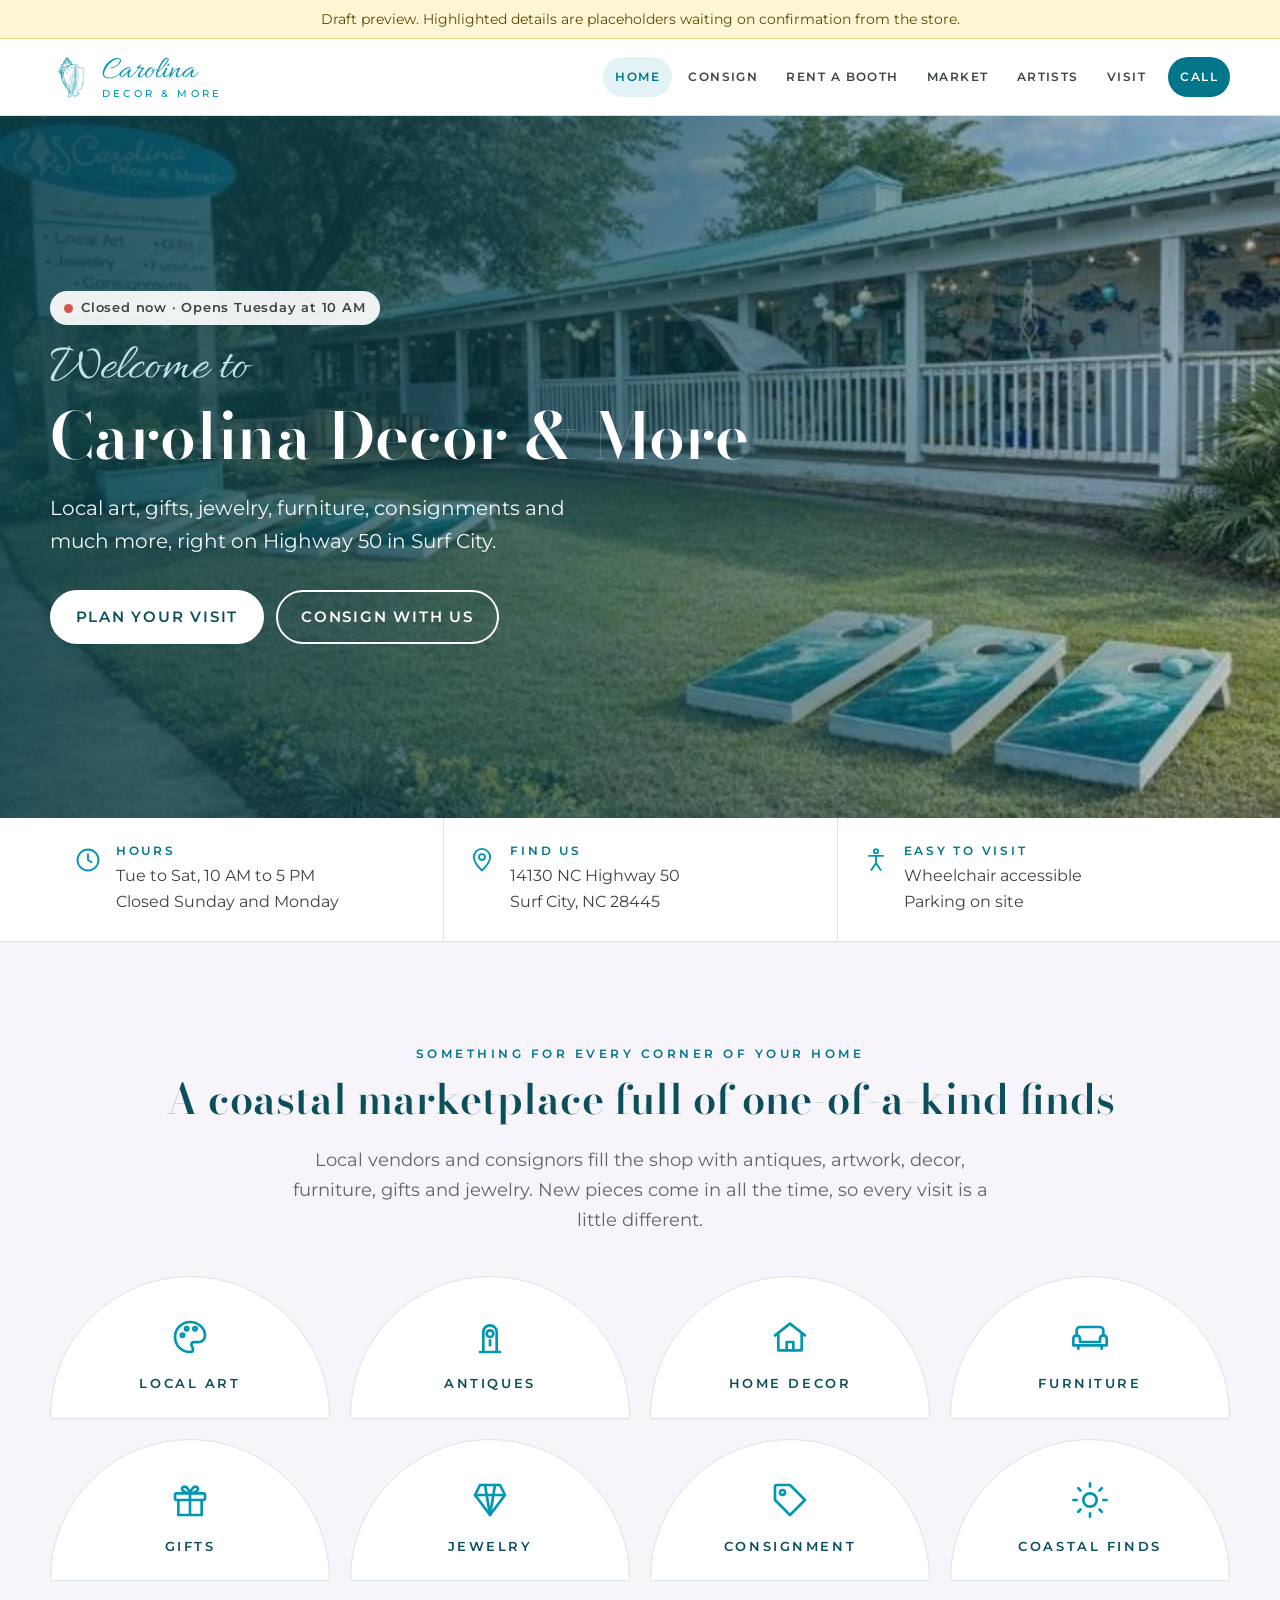
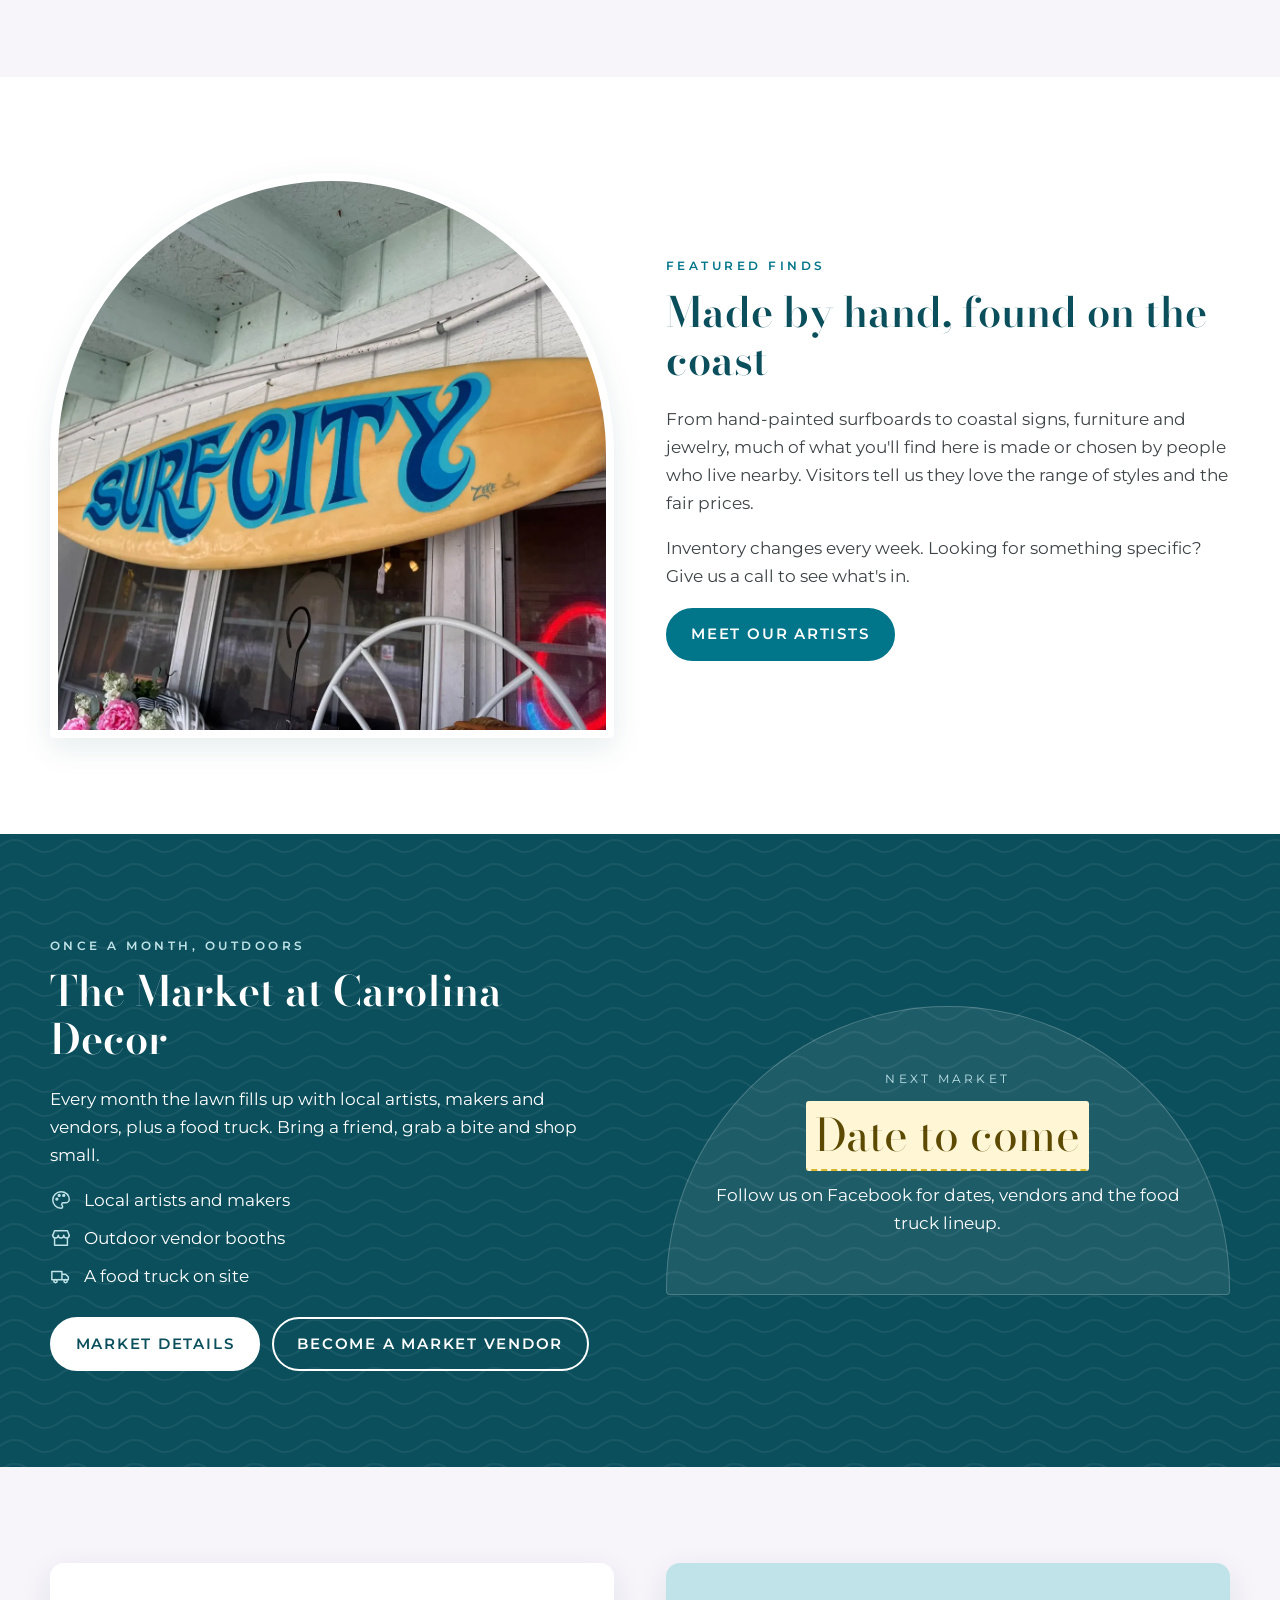
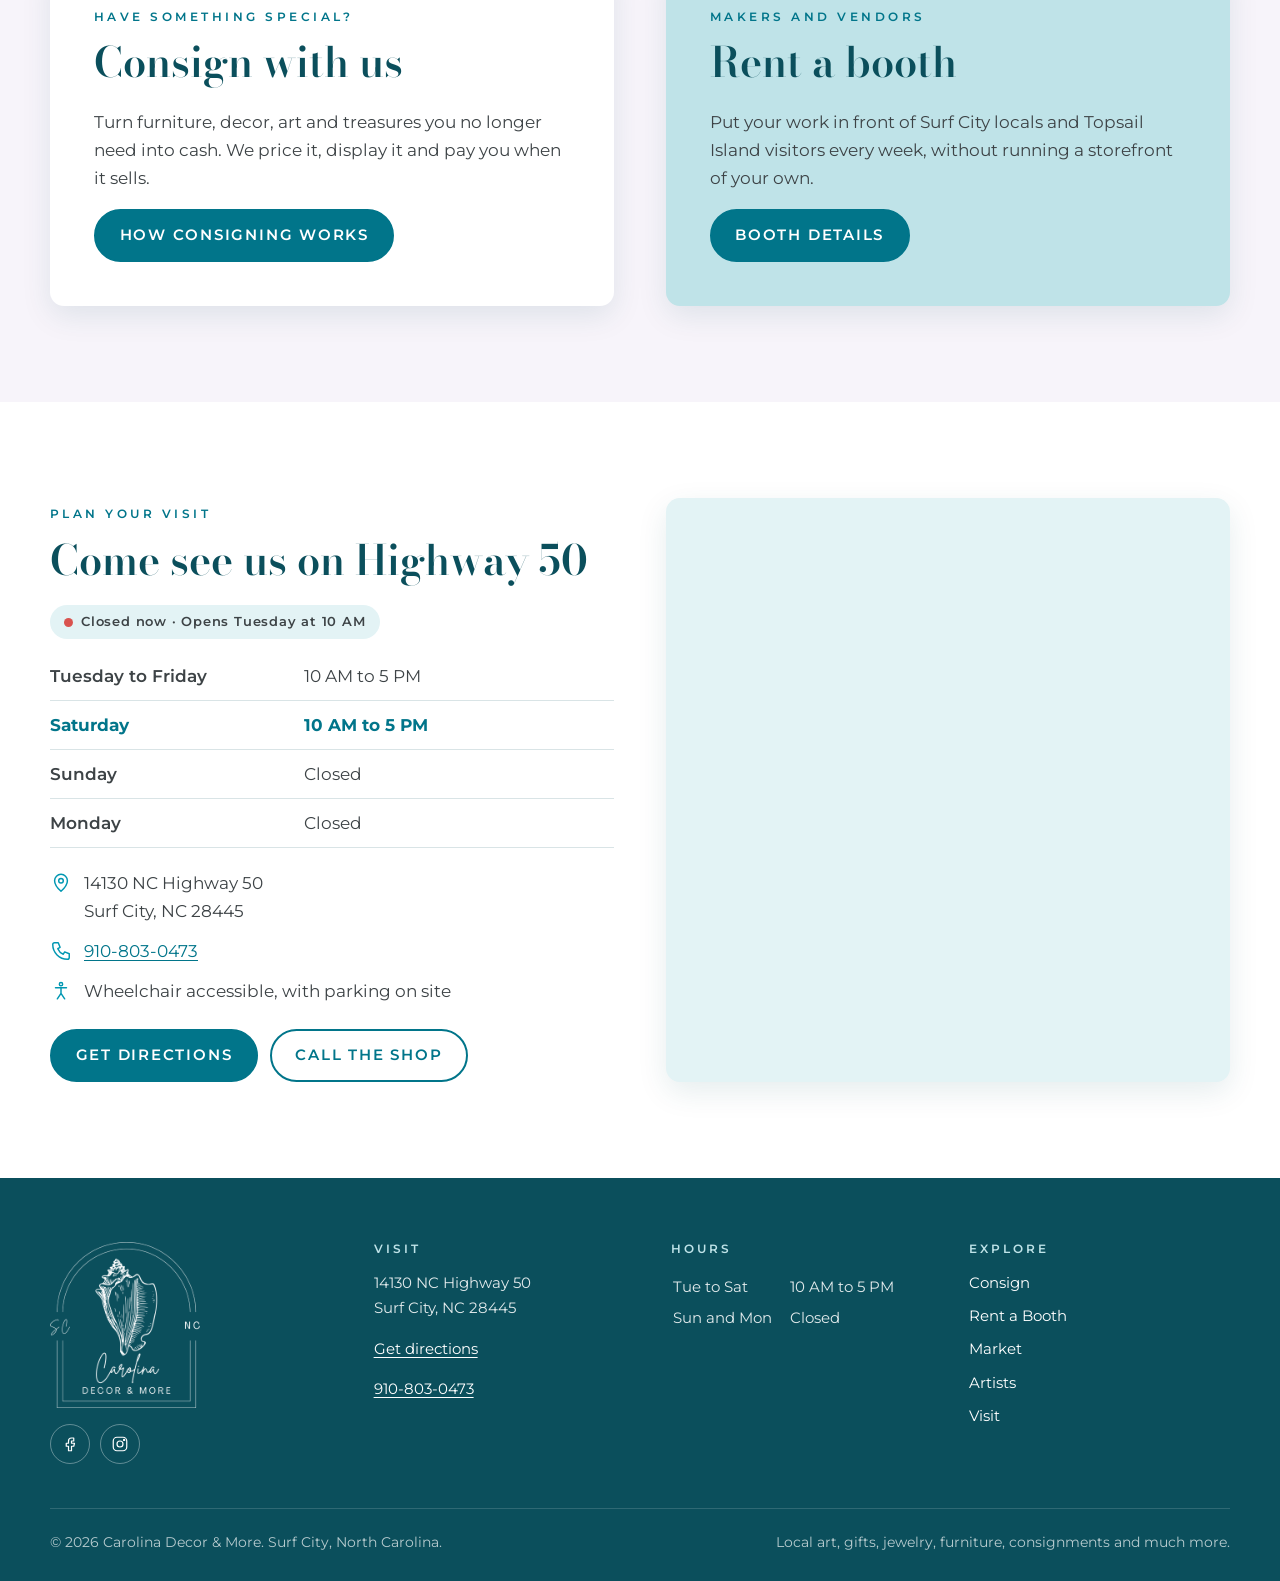
==== commit 5b7bca19: "Remove the New Arrivals page Delete shop.html and its nav, footer, sitemap and README references. Ho" ====
--- a/index.html
+++ b/index.html
@@ -82,7 +82,7 @@
     </a>
     <button class="nav-toggle" aria-expanded="false" aria-controls="site-nav" aria-label="Menu"><svg class="" viewBox="0 0 24 24" fill="none" stroke="currentColor" stroke-width="1.6" stroke-linecap="round" stroke-linejoin="round" aria-hidden="true"><path d="M4 7h16M4 12h16M4 17h16"/></svg></button>
     <nav class="site-nav" id="site-nav" aria-label="Main">
-      <ul><li><a href="index.html" aria-current="page">Home</a></li><li><a href="shop.html">New Arrivals</a></li><li><a href="consign.html">Consign</a></li><li><a href="rent-a-booth.html">Rent a Booth</a></li><li><a href="events.html">Market</a></li><li><a href="artists.html">Artists</a></li><li><a href="visit.html">Visit</a></li><li><a class="nav-call" href="tel:+19108030473">Call</a></li></ul>
+      <ul><li><a href="index.html" aria-current="page">Home</a></li><li><a href="consign.html">Consign</a></li><li><a href="rent-a-booth.html">Rent a Booth</a></li><li><a href="events.html">Market</a></li><li><a href="artists.html">Artists</a></li><li><a href="visit.html">Visit</a></li><li><a class="nav-call" href="tel:+19108030473">Call</a></li></ul>
     </nav>
   </div>
 </header>
@@ -97,7 +97,7 @@
       <p class="hero__tagline">Local art, gifts, jewelry, furniture, consignments and much more, right on Highway 50 in Surf City.</p>
       <div class="btn-row">
         <a class="btn btn--light" href="#visit">Plan your visit</a>
-        <a class="btn btn--outline-light" href="shop.html">See new arrivals</a>
+        <a class="btn btn--outline-light" href="consign.html">Consign with us</a>
       </div>
     </div>
   </div>
@@ -129,10 +129,9 @@
       <span class="eyebrow">Featured finds</span>
       <h2>Made by hand, found on the coast</h2>
       <p>From hand-painted surfboards to coastal signs, furniture and jewelry, much of what you'll find here is made or chosen by people who live nearby. Visitors tell us they love the range of styles and the fair prices.</p>
-      <p>Inventory changes every week. If you see something online you love, give us a call to check if it's still here.</p>
-      <div class="btn-row">
-        <a class="btn" href="shop.html">See new arrivals</a>
-        <a class="btn btn--ghost" href="artists.html">Meet our artists</a>
+      <p>Inventory changes every week. Looking for something specific? Give us a call to see what's in.</p>
+      <div class="btn-row">
+        <a class="btn" href="artists.html">Meet our artists</a>
       </div>
     </div>
   </div>
@@ -226,7 +225,7 @@
       </div>
       <div>
         <h3>Explore</h3>
-        <ul><li><a href="shop.html">New Arrivals</a></li><li><a href="consign.html">Consign</a></li><li><a href="rent-a-booth.html">Rent a Booth</a></li><li><a href="events.html">Market</a></li><li><a href="artists.html">Artists</a></li><li><a href="visit.html">Visit</a></li></ul>
+        <ul><li><a href="consign.html">Consign</a></li><li><a href="rent-a-booth.html">Rent a Booth</a></li><li><a href="events.html">Market</a></li><li><a href="artists.html">Artists</a></li><li><a href="visit.html">Visit</a></li></ul>
       </div>
     </div>
     <div class="footer-bottom">
